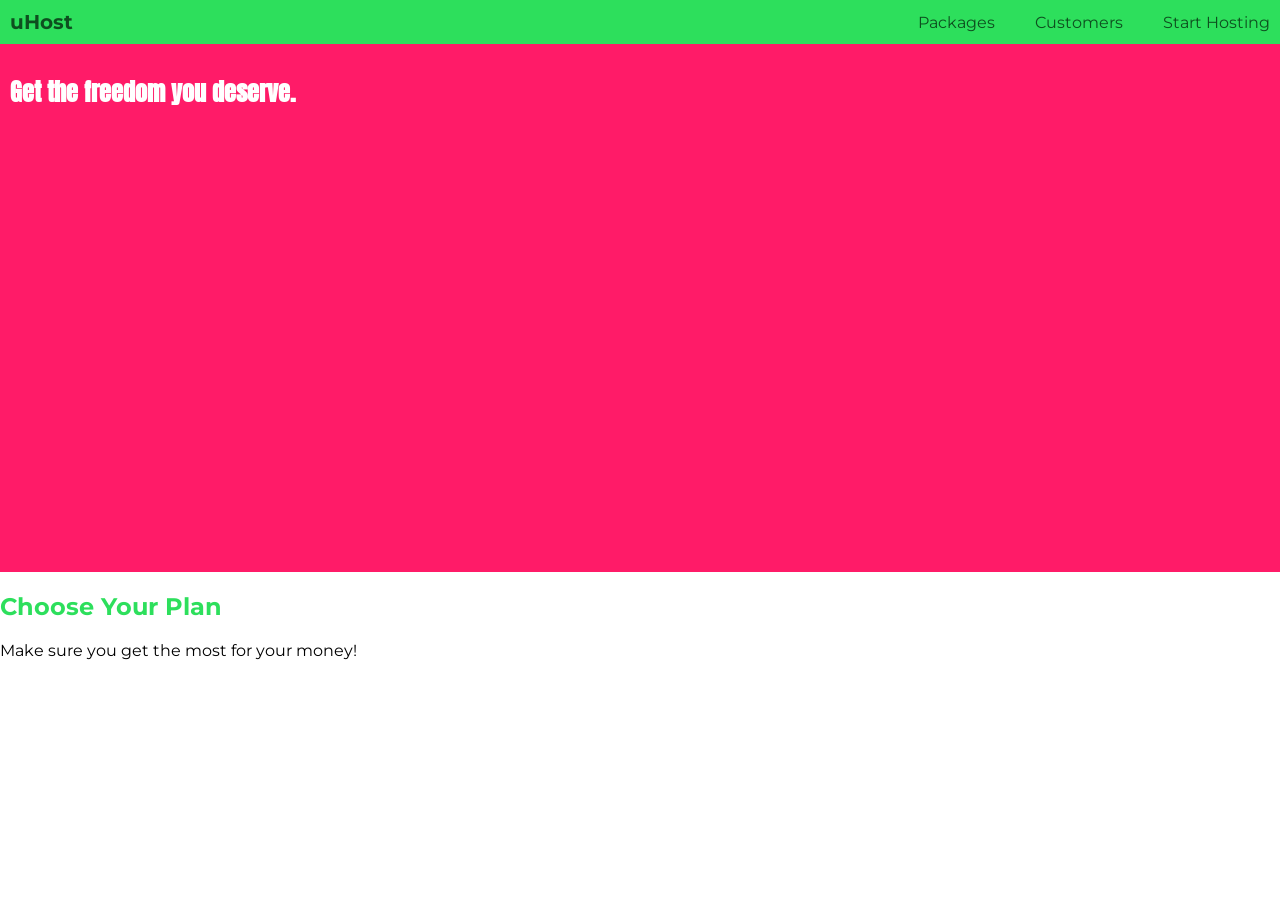
==== diving-deeper-02-adding-the-header-starting-code/index.html @ ac97f739 "Add files via upload" ====
<!doctype html>
<html lang="en">
  <head>
    <meta charset="UTF-8" />
    <meta http-equiv="X-UA-Compatible" content="ie=edge" />
    <title>uHost</title>
    <link rel="shortcut icon" href="favicon.png" />
    <link
      href="https://fonts.googleapis.com/css?family=Anton"
      rel="stylesheet"
    />
    <link
      href="https://fonts.googleapis.com/css?family=Montserrat:400,700"
      rel="stylesheet"
    />
    <link rel="stylesheet" href="main.css" />
  </head>

  <body>
    <header class="main-header">
      <div class="logo-nav">
        <a href="index.html"> uHost </a>
      </div>
      <nav class="main-nav">
        <ul class="main-nav__items">
          <li class="main-nav__item">
            <a href="packages/index.html">Packages</a>
          </li>
          <li class="main-nav__item">
            <a href="customers/index.html">Customers</a>
          </li>
          <li class="main-nav__item">
            <a href="start-hosting/index.html">Start Hosting</a>
          </li>
        </ul>
      </nav>
    </header>
    <main>
      <section id="product-overview">
        <h1>Get the freedom you deserve.</h1>
      </section>
      <section id="plans">
        <h1 class="section-title">Choose Your Plan</h1>
        <p>Make sure you get the most for your money!</p>
      </section>
    </main>
  </body>
</html>
---- diving-deeper-02-adding-the-header-starting-code/main.css ----
* {
  box-sizing: border-box;
}

body {
  font-family: "Montserrat", sans-serif;
  margin: 0;
}

#product-overview {
  background: #ff1b68;
  width: 100%;
  height: 528px;
  padding: 10px;
}

.section-title {
  color: #2ddf5c;
}

#product-overview h1 {
  color: white;
  font-family: "Anton", sans-serif;
}

/* h1 {
    font-family: sans-serif;
} */

.main-header {
  width: 100%;
  background-color: #2ddf5c;
  padding: 10px;

  display: flex;
  justify-content: center;
  align-items: center;
}

.logo-nav > a {
  color: #0e4f1f;
  text-decoration: none;
  font-weight: bold;
  font-size: 20px;
}

.main-nav {
  width: calc(100% - 48.1px);
  display: flex;
  justify-content: end;
}

.main-nav__items {
  display: flex;
  gap: 2.5rem;
  margin: 0;
  padding: 0;
  list-style: none;
}

.main-nav__item {
  /* display: inline-block;
  display: block;
  display: none;
  visibility: hidden; */
}

.main-nav__item > a {
  color: #0e4f1f;
  text-decoration: none;
}
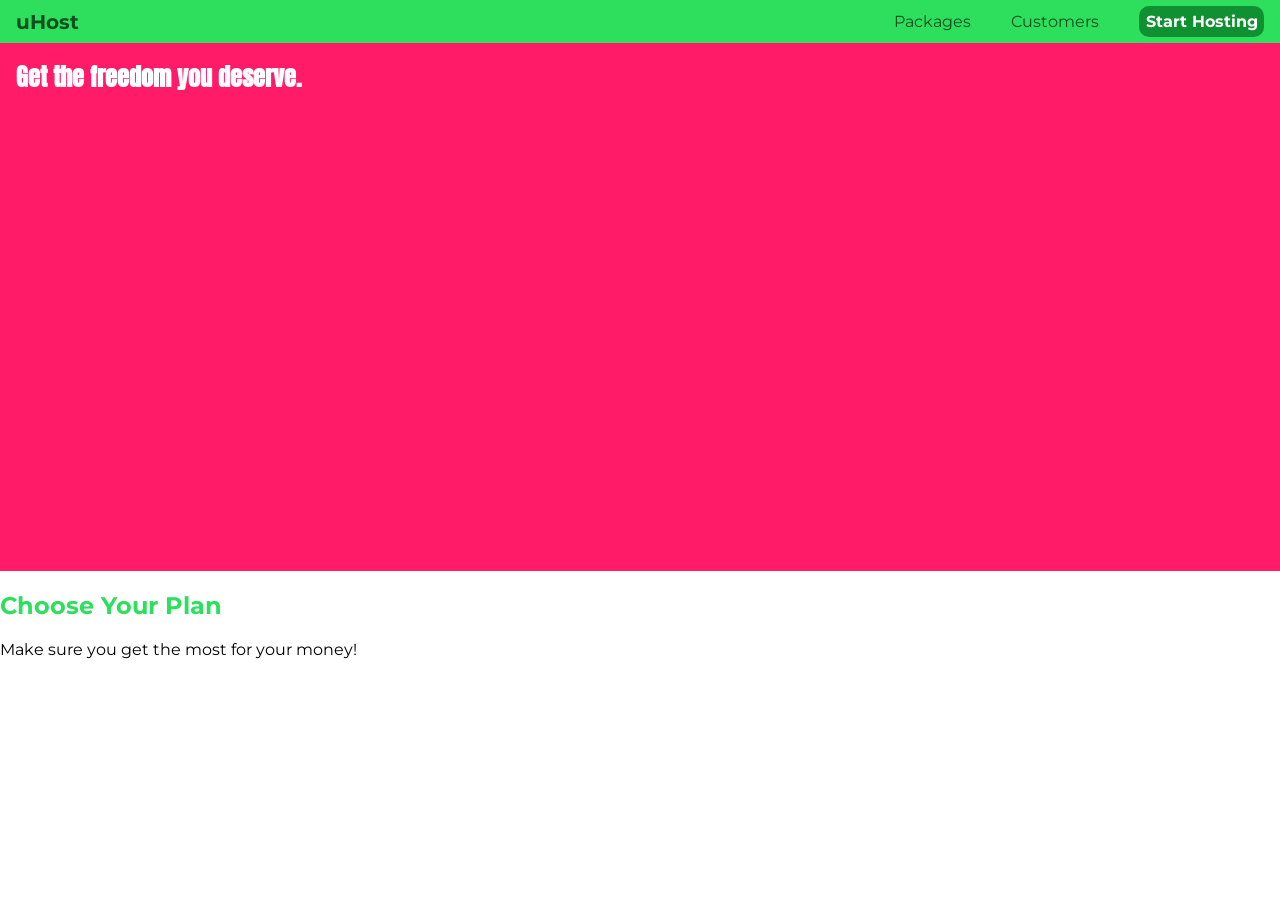
==== commit c958606e: "Add files via upload" ====
--- a/diving-deeper-02-adding-the-header-starting-code/index.html
+++ b/diving-deeper-02-adding-the-header-starting-code/index.html
@@ -29,7 +29,7 @@
           <li class="main-nav__item">
             <a href="customers/index.html">Customers</a>
           </li>
-          <li class="main-nav__item">
+          <li class="main-nav__item main-nav__item--cta">
             <a href="start-hosting/index.html">Start Hosting</a>
           </li>
         </ul>
--- a/diving-deeper-02-adding-the-header-starting-code/main.css
+++ b/diving-deeper-02-adding-the-header-starting-code/main.css
@@ -11,7 +11,7 @@
   background: #ff1b68;
   width: 100%;
   height: 528px;
-  padding: 10px;
+  padding: 1rem;
 }
 
 .section-title {
@@ -21,6 +21,7 @@
 #product-overview h1 {
   color: white;
   font-family: "Anton", sans-serif;
+  margin: 0;
 }
 
 /* h1 {
@@ -30,14 +31,14 @@
 .main-header {
   width: 100%;
   background-color: #2ddf5c;
-  padding: 10px;
+  padding: 0.6rem 1rem;
 
   display: flex;
   justify-content: center;
   align-items: center;
 }
 
-.logo-nav > a {
+.logo-nav a {
   color: #0e4f1f;
   text-decoration: none;
   font-weight: bold;
@@ -58,14 +59,43 @@
   list-style: none;
 }
 
-.main-nav__item {
-  /* display: inline-block;
+/* .main-nav__item {
+  display: inline-block;
   display: block;
   display: none;
-  visibility: hidden; */
+  visibility: hidden;
+} */
+
+.main-nav__item a {
+  color: #0e4f1f;
+  text-decoration: none;
+  padding-bottom: 3px;
 }
 
-.main-nav__item > a {
-  color: #0e4f1f;
-  text-decoration: none;
+/* Pseudo elements */
+/* .main-nav__item a::after/before {
+  content: " (Click)";
+  color: #c7ffd6;
+} */
+
+/* Pseudo classes */
+.main-nav__item a:hover,
+.main-nav__item a:active {
+  color: #fff;
+  border-bottom: 3px solid #fff;
 }
+
+.main-nav__item--cta a {
+  padding: 0.4rem;
+  background-color: #0f9131;
+  color: white;
+  font-weight: bold;
+  border-radius: 10px;
+}
+
+.main-nav__item--cta a:hover,
+.main-nav__item--cta a:active {
+  border: none;
+  color: #0f9131;
+  background-color: white;
+}
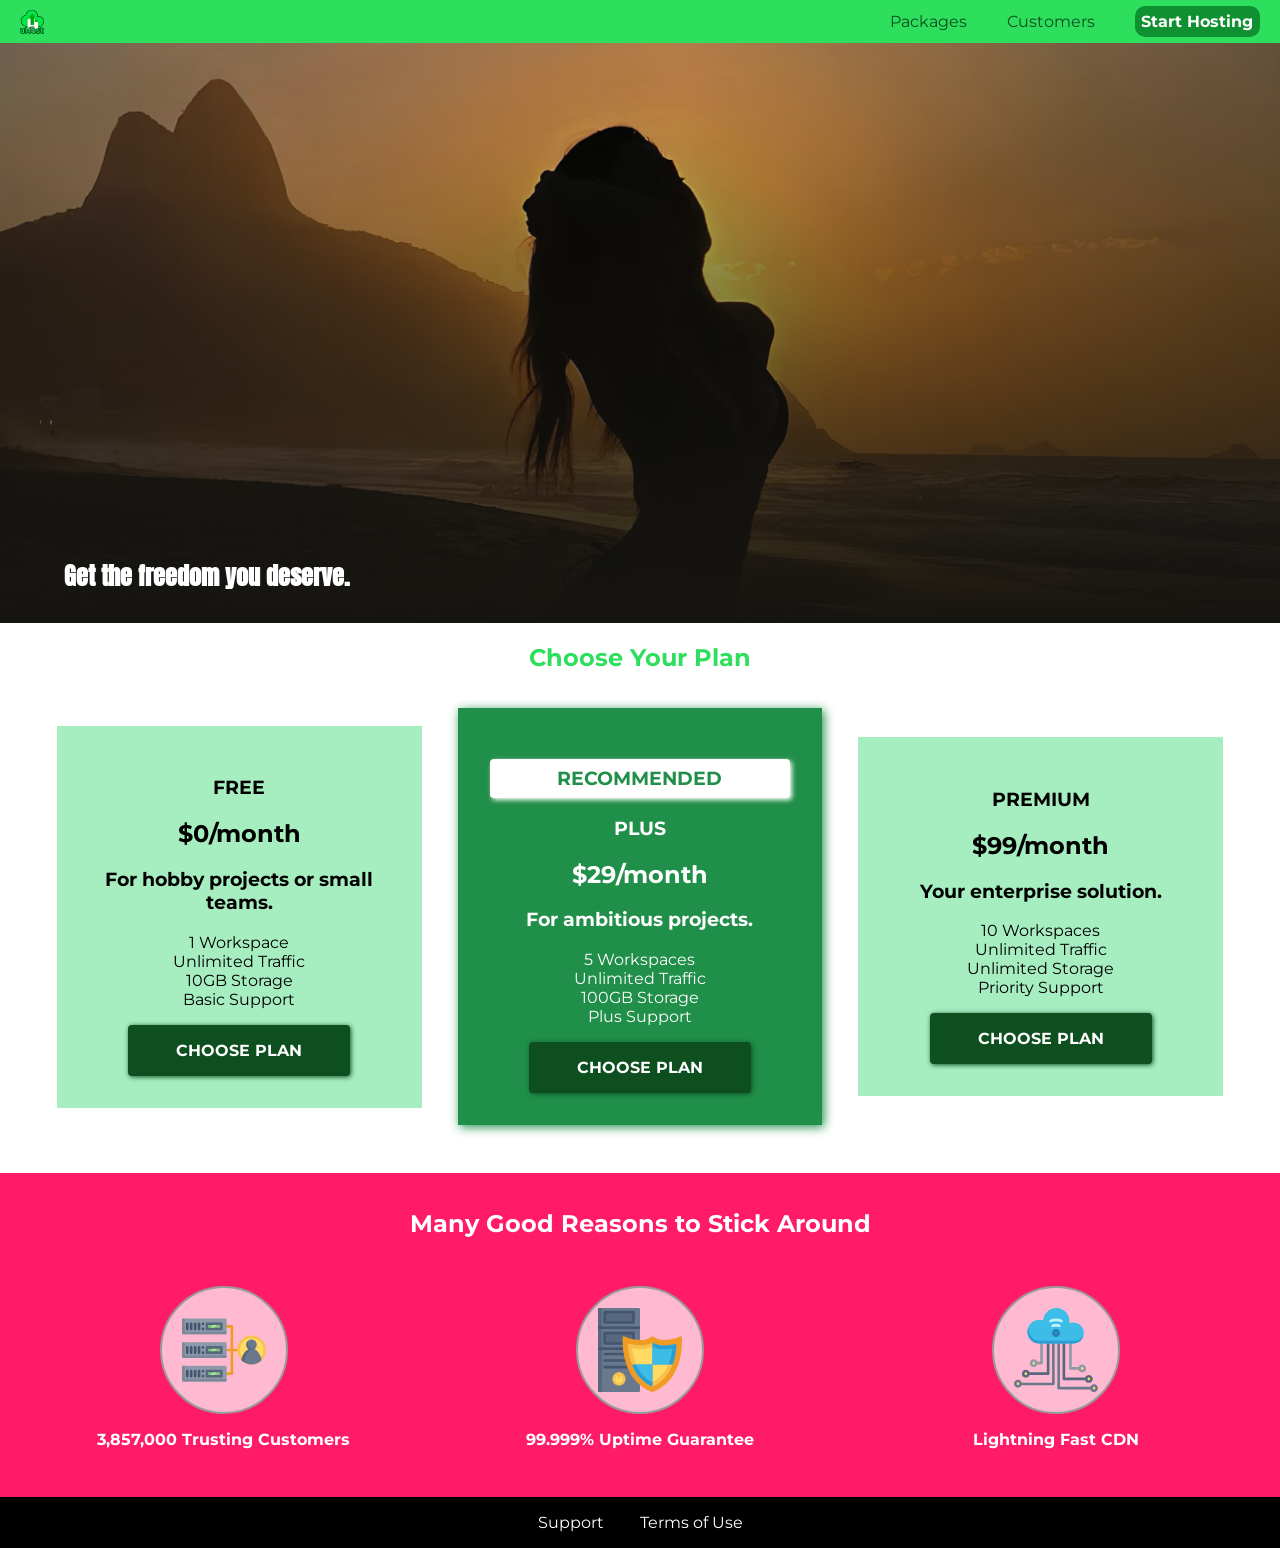
==== commit 84fcfe39: "Add files via upload" ====
--- a/diving-deeper-02-adding-the-header-starting-code/index.html
+++ b/diving-deeper-02-adding-the-header-starting-code/index.html
@@ -4,7 +4,7 @@
     <meta charset="UTF-8" />
     <meta http-equiv="X-UA-Compatible" content="ie=edge" />
     <title>uHost</title>
-    <link rel="shortcut icon" href="favicon.png" />
+    <link rel="shortcut icon" href="images/favicon.png" />
     <link
       href="https://fonts.googleapis.com/css?family=Anton"
       rel="stylesheet"
@@ -13,13 +13,18 @@
       href="https://fonts.googleapis.com/css?family=Montserrat:400,700"
       rel="stylesheet"
     />
+    <link rel="stylesheet" href="shared.css" />
     <link rel="stylesheet" href="main.css" />
   </head>
 
   <body>
+    <div class="backdrop"></div>
     <header class="main-header">
       <div class="logo-nav">
-        <a href="index.html"> uHost </a>
+        <img
+          src="images/uhost-icon.png"
+          alt="uHost - your favorite hosting company"
+        />
       </div>
       <nav class="main-nav">
         <ul class="main-nav__items">
@@ -41,8 +46,465 @@
       </section>
       <section id="plans">
         <h1 class="section-title">Choose Your Plan</h1>
-        <p>Make sure you get the most for your money!</p>
+        <div class="plans">
+          <article class="plan">
+            <h1>FREE</h1>
+            <h2>$0/month</h2>
+            <h3>For hobby projects or small teams.</h3>
+            <ul class="plan--features">
+              <li class="plan--feature">1 Workspace</li>
+              <li class="plan--feature">Unlimited Traffic</li>
+              <li class="plan--feature">10GB Storage</li>
+              <li class="plan--feature">Basic Support</li>
+            </ul>
+            <div>
+              <button class="button">CHOOSE PLAN</button>
+            </div>
+          </article>
+          <article class="plan plan--highlighted">
+            <h1 class="plan--annotation">RECOMMENDED</h1>
+            <h1>PLUS</h1>
+            <h2>$29/month</h2>
+            <h3>For ambitious projects.</h3>
+            <ul class="plan--features">
+              <li class="plan--feature">5 Workspaces</li>
+              <li class="plan--feature">Unlimited Traffic</li>
+              <li class="plan--feature">100GB Storage</li>
+              <li class="plan--feature">Plus Support</li>
+            </ul>
+            <div>
+              <button class="button">CHOOSE PLAN</button>
+            </div>
+          </article>
+          <article class="plan">
+            <h1>PREMIUM</h1>
+            <h2>$99/month</h2>
+            <h3>Your enterprise solution.</h3>
+            <ul class="plan--features">
+              <li class="plan--feature">10 Workspaces</li>
+              <li class="plan--feature">Unlimited Traffic</li>
+              <li class="plan--feature">Unlimited Storage</li>
+              <li class="plan--feature">Priority Support</li>
+            </ul>
+            <div>
+              <button class="button">CHOOSE PLAN</button>
+            </div>
+          </article>
+        </div>
+      </section>
+      <section class="key-features">
+        <h1 class="section-title">Many Good Reasons to Stick Around</h1>
+        <ul class="key-feature-reasons">
+          <li class="key-feature-reason">
+            <div class="key-feature-image">
+              <svg viewBox="0 0 512 512">
+                <path
+                  style="fill: #f09b24"
+                  d="M344,248h-32V112c0-4.418-3.582-8-8-8h-40c-4.418,0-8,3.582-8,8s3.582,8,8,8h32v128h-32  c-4.418,0-8,3.582-8,8s3.582,8,8,8h32v128h-32c-4.418,0-8,3.582-8,8s3.582,8,8,8h40c4.418,0,8-3.582,8-8V264h32c4.418,0,8-3.582,8-8  S348.418,248,344,248z"
+                />
+                <path
+                  style="fill: #8e9aa9"
+                  d="M264,64H8c-4.418,0-8,3.582-8,8v80c0,4.418,3.582,8,8,8h256c4.418,0,8-3.582,8-8V72  C272,67.582,268.418,64,264,64z"
+                />
+                <path
+                  style="fill: #7c899b"
+                  d="M24,144c-4.418,0-8-3.582-8-8V64H8c-4.418,0-8,3.582-8,8v80c0,4.418,3.582,8,8,8h256  c4.418,0,8-3.582,8-8v-8H24z"
+                />
+                <rect
+                  x="152"
+                  y="96"
+                  style="fill: #b8e3a8"
+                  width="88"
+                  height="32"
+                />
+                <g>
+                  <polygon
+                    style="fill: #7ec97d"
+                    points="152,96 152,128 166,128 198,96  "
+                  />
+                  <polygon
+                    style="fill: #7ec97d"
+                    points="220,96 188,128 240,128 240,96  "
+                  />
+                </g>
+                <path
+                  style="fill: #56677e"
+                  d="M240,136h-88c-4.418,0-8-3.582-8-8V96c0-4.418,3.582-8,8-8h88c4.418,0,8,3.582,8,8v32  C248,132.418,244.418,136,240,136z M160,120h72v-16h-72V120z"
+                />
+                <g>
+                  <path
+                    style="fill: #435670"
+                    d="M32,136c-4.418,0-8-3.582-8-8V96c0-4.418,3.582-8,8-8s8,3.582,8,8v32C40,132.418,36.418,136,32,136z   "
+                  />
+                  <path
+                    style="fill: #435670"
+                    d="M56,136c-4.418,0-8-3.582-8-8V96c0-4.418,3.582-8,8-8s8,3.582,8,8v32C64,132.418,60.418,136,56,136z   "
+                  />
+                  <path
+                    style="fill: #435670"
+                    d="M80,136c-4.418,0-8-3.582-8-8V96c0-4.418,3.582-8,8-8s8,3.582,8,8v32C88,132.418,84.418,136,80,136z   "
+                  />
+                  <path
+                    style="fill: #435670"
+                    d="M104,136c-4.418,0-8-3.582-8-8V96c0-4.418,3.582-8,8-8s8,3.582,8,8v32   C112,132.418,108.418,136,104,136z"
+                  />
+                  <path
+                    style="fill: #435670"
+                    d="M128,105c-4.418,0-8-3.582-8-8v-1c0-4.418,3.582-8,8-8s8,3.582,8,8v1   C136,101.418,132.418,105,128,105z"
+                  />
+                  <path
+                    style="fill: #435670"
+                    d="M128,136c-4.418,0-8-3.582-8-8v-1c0-4.418,3.582-8,8-8s8,3.582,8,8v1   C136,132.418,132.418,136,128,136z"
+                  />
+                </g>
+                <path
+                  style="fill: #8e9aa9"
+                  d="M264,208H8c-4.418,0-8,3.582-8,8v80c0,4.418,3.582,8,8,8h256c4.418,0,8-3.582,8-8v-80  C272,211.582,268.418,208,264,208z"
+                />
+                <path
+                  style="fill: #7c899b"
+                  d="M24,288c-4.418,0-8-3.582-8-8v-72H8c-4.418,0-8,3.582-8,8v80c0,4.418,3.582,8,8,8h256  c4.418,0,8-3.582,8-8v-8H24z"
+                />
+                <rect
+                  x="152"
+                  y="240"
+                  style="fill: #b8e3a8"
+                  width="88"
+                  height="32"
+                />
+                <g>
+                  <polygon
+                    style="fill: #7ec97d"
+                    points="152,240 152,272 166,272 198,240  "
+                  />
+                  <polygon
+                    style="fill: #7ec97d"
+                    points="220,240 188,272 240,272 240,240  "
+                  />
+                </g>
+                <path
+                  style="fill: #56677e"
+                  d="M240,280h-88c-4.418,0-8-3.582-8-8v-32c0-4.418,3.582-8,8-8h88c4.418,0,8,3.582,8,8v32  C248,276.418,244.418,280,240,280z M160,264h72v-16h-72V264z"
+                />
+                <g>
+                  <path
+                    style="fill: #435670"
+                    d="M32,280c-4.418,0-8-3.582-8-8v-32c0-4.418,3.582-8,8-8s8,3.582,8,8v32C40,276.418,36.418,280,32,280   z"
+                  />
+                  <path
+                    style="fill: #435670"
+                    d="M56,280c-4.418,0-8-3.582-8-8v-32c0-4.418,3.582-8,8-8s8,3.582,8,8v32C64,276.418,60.418,280,56,280   z"
+                  />
+                  <path
+                    style="fill: #435670"
+                    d="M80,280c-4.418,0-8-3.582-8-8v-32c0-4.418,3.582-8,8-8s8,3.582,8,8v32C88,276.418,84.418,280,80,280   z"
+                  />
+                  <path
+                    style="fill: #435670"
+                    d="M104,280c-4.418,0-8-3.582-8-8v-32c0-4.418,3.582-8,8-8s8,3.582,8,8v32   C112,276.418,108.418,280,104,280z"
+                  />
+                  <path
+                    style="fill: #435670"
+                    d="M128,249c-4.418,0-8-3.582-8-8v-1c0-4.418,3.582-8,8-8s8,3.582,8,8v1   C136,245.418,132.418,249,128,249z"
+                  />
+                  <path
+                    style="fill: #435670"
+                    d="M128,280c-4.418,0-8-3.582-8-8v-1c0-4.418,3.582-8,8-8s8,3.582,8,8v1   C136,276.418,132.418,280,128,280z"
+                  />
+                </g>
+                <path
+                  style="fill: #8e9aa9"
+                  d="M264,352H8c-4.418,0-8,3.582-8,8v80c0,4.418,3.582,8,8,8h256c4.418,0,8-3.582,8-8v-80  C272,355.582,268.418,352,264,352z"
+                />
+                <path
+                  style="fill: #7c899b"
+                  d="M24,432c-4.418,0-8-3.582-8-8v-72H8c-4.418,0-8,3.582-8,8v80c0,4.418,3.582,8,8,8h256  c4.418,0,8-3.582,8-8v-8H24z"
+                />
+                <rect
+                  x="152"
+                  y="384"
+                  style="fill: #b8e3a8"
+                  width="88"
+                  height="32"
+                />
+                <g>
+                  <polygon
+                    style="fill: #7ec97d"
+                    points="152,384 152,416 166,416 198,384  "
+                  />
+                  <polygon
+                    style="fill: #7ec97d"
+                    points="220,384 188,416 240,416 240,384  "
+                  />
+                </g>
+                <path
+                  style="fill: #56677e"
+                  d="M240,424h-88c-4.418,0-8-3.582-8-8v-32c0-4.418,3.582-8,8-8h88c4.418,0,8,3.582,8,8v32  C248,420.418,244.418,424,240,424z M160,408h72v-16h-72V408z"
+                />
+                <g>
+                  <path
+                    style="fill: #435670"
+                    d="M32,424c-4.418,0-8-3.582-8-8v-32c0-4.418,3.582-8,8-8s8,3.582,8,8v32C40,420.418,36.418,424,32,424   z"
+                  />
+                  <path
+                    style="fill: #435670"
+                    d="M56,424c-4.418,0-8-3.582-8-8v-32c0-4.418,3.582-8,8-8s8,3.582,8,8v32C64,420.418,60.418,424,56,424   z"
+                  />
+                  <path
+                    style="fill: #435670"
+                    d="M80,424c-4.418,0-8-3.582-8-8v-32c0-4.418,3.582-8,8-8s8,3.582,8,8v32C88,420.418,84.418,424,80,424   z"
+                  />
+                  <path
+                    style="fill: #435670"
+                    d="M104,424c-4.418,0-8-3.582-8-8v-32c0-4.418,3.582-8,8-8s8,3.582,8,8v32   C112,420.418,108.418,424,104,424z"
+                  />
+                  <path
+                    style="fill: #435670"
+                    d="M128,393c-4.418,0-8-3.582-8-8v-1c0-4.418,3.582-8,8-8s8,3.582,8,8v1   C136,389.418,132.418,393,128,393z"
+                  />
+                  <path
+                    style="fill: #435670"
+                    d="M128,424c-4.418,0-8-3.582-8-8v-1c0-4.418,3.582-8,8-8s8,3.582,8,8v1   C136,420.418,132.418,424,128,424z"
+                  />
+                </g>
+                <path
+                  style="fill: #f7c14d"
+                  d="M424,168c-48.523,0-88,39.477-88,88s39.477,88,88,88s88-39.477,88-88S472.523,168,424,168z"
+                />
+                <path
+                  style="fill: #ffdb66"
+                  d="M424,184c-39.701,0-72,32.299-72,72s32.299,72,72,72s72-32.299,72-72S463.701,184,424,184z"
+                />
+                <path
+                  style="fill: #69788d"
+                  d="M484.893,314.16C476.393,274.588,451.922,248,424,248s-52.393,26.588-60.893,66.16  c-0.605,2.82,0.354,5.749,2.511,7.664C381.731,336.124,402.465,344,424,344s42.269-7.876,58.381-22.176  C484.539,319.909,485.498,316.98,484.893,314.16z"
+                />
+                <path
+                  style="fill: #56677e"
+                  d="M434.053,249.171C430.768,248.403,427.411,248,424,248c-27.922,0-52.393,26.588-60.893,66.16  c-0.605,2.82,0.354,5.749,2.511,7.664c3.383,3.002,6.979,5.703,10.734,8.125C384.904,286.243,407.373,255.378,434.053,249.171z"
+                />
+                <path
+                  style="fill: #69788d"
+                  d="M424,192c-17.645,0-32,14.355-32,32s14.355,32,32,32s32-14.355,32-32S441.645,192,424,192z"
+                />
+                <path
+                  style="fill: #56677e"
+                  d="M432,248c-17.645,0-32-14.355-32-32c0-6.783,2.128-13.076,5.742-18.258  C397.444,203.53,392,213.138,392,224c0,17.645,14.355,32,32,32c10.862,0,20.471-5.444,26.258-13.742  C445.076,245.872,438.783,248,432,248z"
+                />
+              </svg>
+            </div>
+            <p class="key-feature-reason-description">
+              3,857,000 Trusting Customers
+            </p>
+          </li>
+          <li class="key-feature-reason">
+            <div class="key-feature-image">
+              <svg viewBox="0 0 512 512">
+                <path
+                  style="fill: #69788d"
+                  d="M248,0H8C3.582,0,0,3.582,0,8v496c0,4.418,3.582,8,8,8h240c4.418,0,8-3.582,8-8V8  C256,3.582,252.418,0,248,0z"
+                />
+                <path
+                  style="fill: #56677e"
+                  d="M24,504V8c0-4.418,3.582-8,8-8H8C3.582,0,0,3.582,0,8v496c0,4.418,3.582,8,8,8h24  C27.582,512,24,508.418,24,504z"
+                />
+                <g>
+                  <rect
+                    x="0"
+                    y="112"
+                    style="fill: #435670"
+                    width="256"
+                    height="16"
+                  />
+                  <rect
+                    x="0"
+                    y="240"
+                    style="fill: #435670"
+                    width="256"
+                    height="16"
+                  />
+                </g>
+                <path
+                  style="fill: #f7c14d"
+                  d="M128,392c-22.056,0-40,17.944-40,40s17.944,40,40,40s40-17.944,40-40S150.056,392,128,392z"
+                />
+                <path
+                  style="fill: #ffdb66"
+                  d="M128,408c-13.233,0-24,10.767-24,24s10.767,24,24,24s24-10.767,24-24S141.233,408,128,408z"
+                />
+                <path
+                  style="fill: #f7c14d"
+                  d="M128,392c-2.739,0-5.414,0.278-8,0.805V424c0,4.418,3.582,8,8,8c4.418,0,8-3.582,8-8v-31.195  C133.414,392.278,130.739,392,128,392z"
+                />
+                <g>
+                  <path
+                    style="fill: #435670"
+                    d="M216,288H40c-4.418,0-8-3.582-8-8s3.582-8,8-8h176c4.418,0,8,3.582,8,8S220.418,288,216,288z"
+                  />
+                  <path
+                    style="fill: #435670"
+                    d="M216,328H40c-4.418,0-8-3.582-8-8s3.582-8,8-8h176c4.418,0,8,3.582,8,8S220.418,328,216,328z"
+                  />
+                  <path
+                    style="fill: #435670"
+                    d="M216,368H40c-4.418,0-8-3.582-8-8s3.582-8,8-8h176c4.418,0,8,3.582,8,8S220.418,368,216,368z"
+                  />
+                  <path
+                    style="fill: #435670"
+                    d="M216,16H40c-4.418,0-8,3.582-8,8v64c0,4.418,3.582,8,8,8h176c4.418,0,8-3.582,8-8V24   C224,19.582,220.418,16,216,16z"
+                  />
+                </g>
+                <rect
+                  x="48"
+                  y="32"
+                  style="fill: #56677e"
+                  width="160"
+                  height="48"
+                />
+                <path
+                  style="fill: #435670"
+                  d="M216,144H40c-4.418,0-8,3.582-8,8v64c0,4.418,3.582,8,8,8h176c4.418,0,8-3.582,8-8v-64  C224,147.582,220.418,144,216,144z"
+                />
+                <rect
+                  x="48"
+                  y="160"
+                  style="fill: #56677e"
+                  width="160"
+                  height="48"
+                />
+                <path
+                  style="fill: #f09b24"
+                  d="M511.747,180.237c-0.194-6.537-8.107-10.107-13.135-5.894c-5.6,4.693-42.904,21.282-98.514,21.282  c-33.45,0-64.625-20.999-64.929-21.206c-2.9-1.991-6.764-1.85-9.512,0.346c-2.677,2.135-27.201,20.86-63.793,20.86  c-55.607,0-92.914-16.589-98.515-21.282c-5.028-4.211-12.941-0.645-13.135,5.894c-1.634,54.834,4.655,105.941,18.693,151.903  c12.096,39.604,29.759,74.047,52.497,102.373c27.538,34.304,62.743,59.882,104.66,76.045c3.069,1.918,6.757,1.921,9.83,0  c41.917-16.163,77.122-41.741,104.66-76.045c22.738-28.326,40.401-62.77,52.497-102.373  C507.092,286.179,513.381,235.071,511.747,180.237z"
+                />
+                <path
+                  style="fill: #f7c14d"
+                  d="M476.21,221.226c-1.953-1.631-4.568-2.235-7.036-1.628c-21.686,5.327-44.926,8.028-69.075,8.028  c-25.926,0-49.633-8.975-64.955-16.504c-2.307-1.134-5.016-1.091-7.284,0.116c-14.059,7.477-36.919,16.388-65.994,16.388  c-24.153,0-47.394-2.701-69.075-8.028c-5.155-1.268-10.221,2.966-9.894,8.261c2.077,33.693,7.668,65.635,16.616,94.935  c22.774,74.565,66.139,126.334,128.888,153.868c2.032,0.891,4.397,0.891,6.43,0c61.777-27.107,104.716-78.876,127.62-153.868  c8.948-29.3,14.539-61.241,16.616-94.935C479.224,225.319,478.163,222.856,476.21,221.226z"
+                />
+                <path
+                  style="fill: #ffdb66"
+                  d="M331.609,451.727c-52.604-25.289-89.304-70.987-109.144-135.944  c-6.532-21.39-11.162-44.336-13.82-68.447c17.133,2.852,34.952,4.291,53.22,4.291c29.394,0,53.376-7.793,69.978-15.561  c17.44,7.736,41.656,15.561,68.256,15.561c18.267,0,36.085-1.439,53.219-4.291c-2.659,24.112-7.288,47.06-13.82,68.448  C419.545,381.108,383.27,426.805,331.609,451.727z"
+                />
+                <g>
+                  <path
+                    style="fill: #2c9dd4"
+                    d="M479.066,227.858c0.157-2.539-0.903-5.002-2.856-6.633s-4.568-2.235-7.036-1.628   c-21.686,5.327-44.926,8.028-69.075,8.028c-25.926,0-49.633-8.975-64.955-16.504c-1.057-0.52-2.2-0.78-3.345-0.806l-0.072,133.351   h123.601c2.556-6.746,4.933-13.702,7.123-20.874C471.398,293.493,476.989,261.552,479.066,227.858z"
+                  />
+                  <path
+                    style="fill: #2c9dd4"
+                    d="M206.658,343.667c24.153,63.42,65.028,108.108,121.743,132.995c1.031,0.452,2.147,0.673,3.263,0.666   l0.063-133.661H206.658z"
+                  />
+                </g>
+                <g>
+                  <path
+                    style="fill: #3cbde8"
+                    d="M439.497,315.783c6.532-21.389,11.161-44.336,13.82-68.448c-17.134,2.852-34.952,4.291-53.219,4.291   c-26.6,0-50.815-7.824-68.256-15.561l-0.116,107.601h97.758C433.179,334.807,436.524,325.518,439.497,315.783z"
+                  />
+                  <path
+                    style="fill: #3cbde8"
+                    d="M232.523,343.667c21.144,50.298,54.363,86.56,99.087,108.06l0.117-108.06H232.523z"
+                  />
+                </g>
+              </svg>
+            </div>
+            <p class="key-feature-reason-description">
+              99.999% Uptime Guarantee
+            </p>
+          </li>
+          <li class="key-feature-reason">
+            <div class="key-feature-image">
+              <svg viewBox="0 0 512 512">
+                <path
+                  style="fill: #8e9aa9"
+                  d="M168,200c-4.418,0-8,3.582-8,8v120h-17.376c-3.302-9.311-12.194-16-22.624-16  c-13.234,0-24,10.767-24,24s10.766,24,24,24c10.429,0,19.321-6.689,22.624-16H168c4.418,0,8-3.582,8-8V208  C176,203.582,172.418,200,168,200z"
+                />
+                <path
+                  style="fill: #ffdb66"
+                  d="M120,328c-4.411,0-8,3.589-8,8s3.589,8,8,8s8-3.589,8-8S124.411,328,120,328z"
+                />
+                <path
+                  style="fill: #56677e"
+                  d="M208,200c-4.418,0-8,3.582-8,8v184H94.624C91.322,382.689,82.43,376,72,376  c-13.234,0-24,10.767-24,24s10.766,24,24,24c10.429,0,19.321-6.689,22.624-16H208c4.418,0,8-3.582,8-8V208  C216,203.582,212.418,200,208,200z"
+                />
+                <path
+                  style="fill: #ffdb66"
+                  d="M72,392c-4.411,0-8,3.589-8,8s3.589,8,8,8s8-3.589,8-8S76.411,392,72,392z"
+                />
+                <path
+                  style="fill: #69788d"
+                  d="M240,208c-4.418,0-8,3.582-8,8v239H47.24c-2.671-10.34-12.078-18-23.24-18c-13.234,0-24,10.767-24,24  s10.766,24,24,24c9.666,0,18.009-5.747,21.809-14H240c4.418,0,8-3.582,8-8V216C248,211.582,244.418,208,240,208z"
+                />
+                <path
+                  style="fill: #ffdb66"
+                  d="M24,453c-4.411,0-8,3.589-8,8s3.589,8,8,8s8-3.589,8-8S28.411,453,24,453z"
+                />
+                <path
+                  style="fill: #69788d"
+                  d="M488,464c-10.429,0-19.321,6.689-22.624,16H280V208c0-4.418-3.582-8-8-8s-8,3.582-8,8v280  c0,4.418,3.582,8,8,8h193.376c3.302,9.311,12.194,16,22.624,16c13.234,0,24-10.767,24-24S501.234,464,488,464z"
+                />
+                <path
+                  style="fill: #ffdb66"
+                  d="M488,480c-4.411,0-8,3.589-8,8s3.589,8,8,8s8-3.589,8-8S492.411,480,488,480z"
+                />
+                <path
+                  style="fill: #56677e"
+                  d="M456,408c-10.429,0-19.321,6.689-22.624,16H312V208c0-4.418-3.582-8-8-8s-8,3.582-8,8v224  c0,4.418,3.582,8,8,8h129.376c3.302,9.311,12.194,16,22.624,16c13.234,0,24-10.767,24-24S469.234,408,456,408z"
+                />
+                <path
+                  style="fill: #ffdb66"
+                  d="M456,424c-4.411,0-8,3.589-8,8s3.589,8,8,8s8-3.589,8-8S460.411,424,456,424z"
+                />
+                <path
+                  style="fill: #8e9aa9"
+                  d="M416,344c-10.429,0-19.321,6.689-22.624,16H352V208c0-4.418-3.582-8-8-8s-8,3.582-8,8v160  c0,4.418,3.582,8,8,8h49.376c3.302,9.311,12.194,16,22.624,16c13.234,0,24-10.767,24-24S429.234,344,416,344z"
+                />
+                <path
+                  style="fill: #ffdb66"
+                  d="M416,360c-4.411,0-8,3.589-8,8s3.589,8,8,8s8-3.589,8-8S420.411,360,416,360z"
+                />
+                <path
+                  style="fill: #3cbde8"
+                  d="M362,88c-8.741,0-17.231,1.751-25.06,5.085C337.646,88.797,338,84.43,338,80  c0-44.112-35.888-80-80-80c-42.823,0-77.895,33.816-79.909,76.149C170.393,73.415,162.244,72,154,72c-39.701,0-72,32.299-72,72  s32.299,72,72,72h208c35.29,0,64-28.71,64-64S397.29,88,362,88z"
+                />
+                <path
+                  style="fill: #2c9dd4"
+                  d="M368,200H160c-39.701,0-72-32.299-72-72c0-5.863,0.721-11.559,2.05-17.019  C84.918,120.88,82,132.102,82,144c0,39.701,32.299,72,72,72h208c30.389,0,55.88-21.296,62.379-49.743  C413.565,186.327,392.352,200,368,200z"
+                />
+                <path
+                  style="fill: #2a7db5"
+                  d="M256,128c-13.234,0-24,10.767-24,24s10.766,24,24,24c13.233,0,24-10.767,24-24S269.233,128,256,128z"
+                />
+                <path
+                  style="fill: #2c9dd4"
+                  d="M256,144c-4.411,0-8,3.589-8,8s3.589,8,8,8c4.411,0,8-3.589,8-8S260.411,144,256,144z"
+                />
+                <g>
+                  <path
+                    style="fill: #c5f1fa"
+                    d="M221.755,87.695c-2.994,0-5.864-1.688-7.233-4.572c-1.894-3.991-0.194-8.763,3.798-10.657   C230.157,66.849,242.834,64,256,64c13.166,0,25.844,2.849,37.68,8.466c3.992,1.895,5.692,6.666,3.798,10.657   s-6.666,5.692-10.657,3.798C277.144,82.328,266.774,80,256,80c-10.774,0-21.144,2.328-30.821,6.921   C224.072,87.446,222.904,87.695,221.755,87.695z"
+                  />
+                  <path
+                    style="fill: #c5f1fa"
+                    d="M276.545,116.618c-1.148,0-2.316-0.249-3.424-0.774C267.745,113.293,261.985,112,256,112   c-5.985,0-11.745,1.293-17.121,3.844c-3.991,1.895-8.763,0.192-10.657-3.798c-1.894-3.992-0.193-8.764,3.798-10.657   C239.557,97.813,247.625,96,256,96c8.376,0,16.444,1.813,23.98,5.389c3.991,1.894,5.692,6.665,3.798,10.657   C282.41,114.93,279.539,116.618,276.545,116.618z"
+                  />
+                </g>
+              </svg>
+            </div>
+            <p class="key-feature-reason-description">Lightning Fast CDN</p>
+          </li>
+        </ul>
       </section>
     </main>
+    <footer class="main-footer">
+      <nav>
+        <ul class="footer-links">
+          <li class="footer-link">
+            <a href="#">Support</a>
+          </li>
+          <li class="footer-link">
+            <a href="#">Terms of Use</a>
+          </li>
+        </ul>
+      </nav>
+    </footer>
   </body>
 </html>
--- a/diving-deeper-02-adding-the-header-starting-code/shared.css
+++ b/diving-deeper-02-adding-the-header-starting-code/shared.css
@@ -0,0 +1,157 @@
+* {
+  box-sizing: border-box;
+}
+
+body {
+  font-family: "Montserrat", sans-serif;
+  margin: 0;
+  padding-top: 2.4em;
+  overflow-x: hidden;
+}
+
+.backdrop {
+  display: none;
+  position: fixed;
+  z-index: 100;
+  width: 100vw;
+  height: 100vh;
+  /* height: 50vmin; vmin/vmax берут определенный процент наименьшей/наибольшей высоты либо ширины viewport */
+  top: 0;
+  background: rgba(0, 0, 0, 0.5);
+}
+
+.main-header {
+  width: 100%;
+  position: fixed;
+  top: 0;
+  background-color: #2ddf5c;
+  padding: 0.6rem 1rem;
+  display: flex;
+  justify-content: center;
+  align-items: center;
+  z-index: 1;
+}
+
+.logo-nav {
+  display: inline-block;
+  vertical-align: middle;
+  height: 1.5rem;
+}
+
+/* .logo-nav a {
+  color: #0e4f1f;
+  text-decoration: none;
+  font-weight: bold;
+  font-size: 20px;
+  height: 22px;
+  display: inline-block;
+} */
+
+.logo-nav img {
+  height: 100%;
+}
+
+.main-nav {
+  width: calc(100% - 32px);
+  display: flex;
+  justify-content: end;
+}
+
+.main-nav__items {
+  display: flex;
+  gap: 2.5rem;
+  margin: 0;
+  padding: 0;
+  list-style: none;
+}
+
+/* .main-nav__item {
+  display: inline-block;
+  display: block;
+  display: none;
+  visibility: hidden;
+} */
+
+.main-nav__item a {
+  color: #0e4f1f;
+  text-decoration: none;
+  padding: 0.2rem 0;
+}
+
+/* Pseudo elements */
+/* .main-nav__item a::after/before {
+  content: " (Click)";
+  color: #c7ffd6;
+} */
+
+/* Pseudo classes */
+.main-nav__item a:hover,
+.main-nav__item a:active {
+  color: #fff;
+  border-bottom: 3px solid #fff;
+}
+
+.main-nav__item--cta a {
+  padding: 0.4rem;
+  background-color: #0f9131;
+  color: white;
+  font-weight: bold;
+  border-radius: 10px;
+}
+
+.main-nav__item--cta a:hover,
+.main-nav__item--cta a:active {
+  border: none;
+  color: #0f9131;
+  background-color: white;
+}
+
+.button {
+  background-color: #0e4f1f;
+  border: none;
+  padding: 1rem 3rem;
+  font: inherit;
+  font-weight: bold;
+  color: white;
+  box-shadow: 1px 1px 5px #0e4f1f;
+  border-radius: 4px;
+  cursor: pointer;
+}
+
+.button:hover,
+.button:active {
+  background-color: white;
+  color: #0e4f1f;
+  box-shadow: 1px 1px 5px white;
+}
+
+.button:focus {
+  outline: none;
+}
+
+.main-footer {
+  background-color: black;
+  padding: 1rem;
+  text-align: center;
+}
+
+.footer-links {
+  list-style: none;
+  margin: 0;
+  padding: 0;
+}
+
+.footer-link {
+  display: inline-block;
+  margin: 0 1rem;
+}
+
+.footer-link a {
+  color: white;
+  text-decoration: none;
+}
+
+.footer-link a:hover,
+.footer-link a:active {
+  color: #888;
+}
--- a/diving-deeper-02-adding-the-header-starting-code/main.css
+++ b/diving-deeper-02-adding-the-header-starting-code/main.css
@@ -1,101 +1,123 @@
-* {
-  box-sizing: border-box;
-}
-
-body {
-  font-family: "Montserrat", sans-serif;
-  margin: 0;
-}
-
 #product-overview {
-  background: #ff1b68;
-  width: 100%;
-  height: 528px;
+  /* shorthand всех последующих настроек */
+  background:
+    linear-gradient(to top, #151410 0%, transparent),
+    url("images/foto-no-pôr-do-sol.jpg") 50% 35% / cover no-repeat border-box,
+    #ff1b68;
+  /* background-image: url("images/foto-no-pôr-do-sol.jpg"); */
+  /* background-color: #ff1b68; */
+  /* background-size: cover; */
+  /* background-repeat: no-repeat; */
+  /* background-origin: border-box; */ /* обозначает область, которая будет использоваться как background */
+  /* background-clip: border-box; */ /* обозначает область, после которой изображение обрежется */
+  /* background-attachment: scroll; */ /* используется в случаях когда нужно настроить, будет ли фон листаться с элементами или будет фиксированым */
+  /* background-position: 50% 35%; */ /* проценты считают не отступ от изначального положения, а к какой части изображения идет привязка */
+  /* если устанавливается одно значение, второе автоматом ставит центр */
+  /* background-position: 20px; отступ вправо по оси x, y в центр */
+  /* background-position: center; привязка к центру */
+  /* background-position: right 30% bottom 40px; привязка к правой части по горизонтали и отступ снизу */
+  width: 100vw;
+  height: 65vh;
   padding: 1rem;
+  position: relative;
 }
 
 .section-title {
   color: #2ddf5c;
+  text-align: center;
+}
+
+.key-features .section-title {
+  color: white;
 }
 
 #product-overview h1 {
   color: white;
   font-family: "Anton", sans-serif;
   margin: 0;
+  position: absolute;
+  left: 5%;
+  bottom: 5%;
+}
+
+.plans {
+  /* display: flex; */
+  /* justify-content: space-between; */
+  width: 95%;
+  margin: auto;
+  text-align: center;
+}
+
+.plan {
+  background-color: #a6edc0;
+  text-align: center;
+  vertical-align: middle;
+  display: inline-block;
+  width: 30%;
+  padding: 2rem;
+  margin: 1rem;
+  overflow: hidden; /* если содержимые child объекты выходят за пределы, они прячутся */
+  /* если родительский объект, это body, overflow: hidden нужно добавить как и в body, так и в child элемент */
+}
+
+.plan--highlighted {
+  background-color: #208f49;
+  color: white;
+  box-shadow: 2px 2px 10px #208f49;
+}
+
+.plan--annotation {
+  background-color: white;
+  color: #208f49;
+  padding: 0.5rem;
+  box-shadow: 2px 2px 5px white;
+  border-radius: 4px;
+}
+
+.plan--feature {
+  list-style: none;
+}
+
+.plan--features {
+  padding: 0;
+}
+
+.key-features {
+  background-color: #ff1b68;
+  padding: 1rem;
+  margin-top: 2rem;
+}
+
+.key-feature-reasons {
+  display: flex;
+  padding: 0;
+  margin-top: 3rem;
+  justify-content: space-around;
+  align-items: center;
+  list-style: none;
+}
+
+.key-feature-reason {
+  width: 30%;
+}
+
+.key-feature-reason-description {
+  color: white;
+  font: inherit;
+  font-weight: bold;
+  text-align: center;
+}
+
+.key-feature-image {
+  background-color: #ffbad1;
+  height: 128px;
+  width: 128px;
+  border: 2px solid #999;
+  border-radius: 50%;
+  margin: auto;
+  padding: 20px;
 }
 
 /* h1 {
     font-family: sans-serif;
 } */
-
-.main-header {
-  width: 100%;
-  background-color: #2ddf5c;
-  padding: 0.6rem 1rem;
-
-  display: flex;
-  justify-content: center;
-  align-items: center;
-}
-
-.logo-nav a {
-  color: #0e4f1f;
-  text-decoration: none;
-  font-weight: bold;
-  font-size: 20px;
-}
-
-.main-nav {
-  width: calc(100% - 48.1px);
-  display: flex;
-  justify-content: end;
-}
-
-.main-nav__items {
-  display: flex;
-  gap: 2.5rem;
-  margin: 0;
-  padding: 0;
-  list-style: none;
-}
-
-/* .main-nav__item {
-  display: inline-block;
-  display: block;
-  display: none;
-  visibility: hidden;
-} */
-
-.main-nav__item a {
-  color: #0e4f1f;
-  text-decoration: none;
-  padding-bottom: 3px;
-}
-
-/* Pseudo elements */
-/* .main-nav__item a::after/before {
-  content: " (Click)";
-  color: #c7ffd6;
-} */
-
-/* Pseudo classes */
-.main-nav__item a:hover,
-.main-nav__item a:active {
-  color: #fff;
-  border-bottom: 3px solid #fff;
-}
-
-.main-nav__item--cta a {
-  padding: 0.4rem;
-  background-color: #0f9131;
-  color: white;
-  font-weight: bold;
-  border-radius: 10px;
-}
-
-.main-nav__item--cta a:hover,
-.main-nav__item--cta a:active {
-  border: none;
-  color: #0f9131;
-  background-color: white;
-}
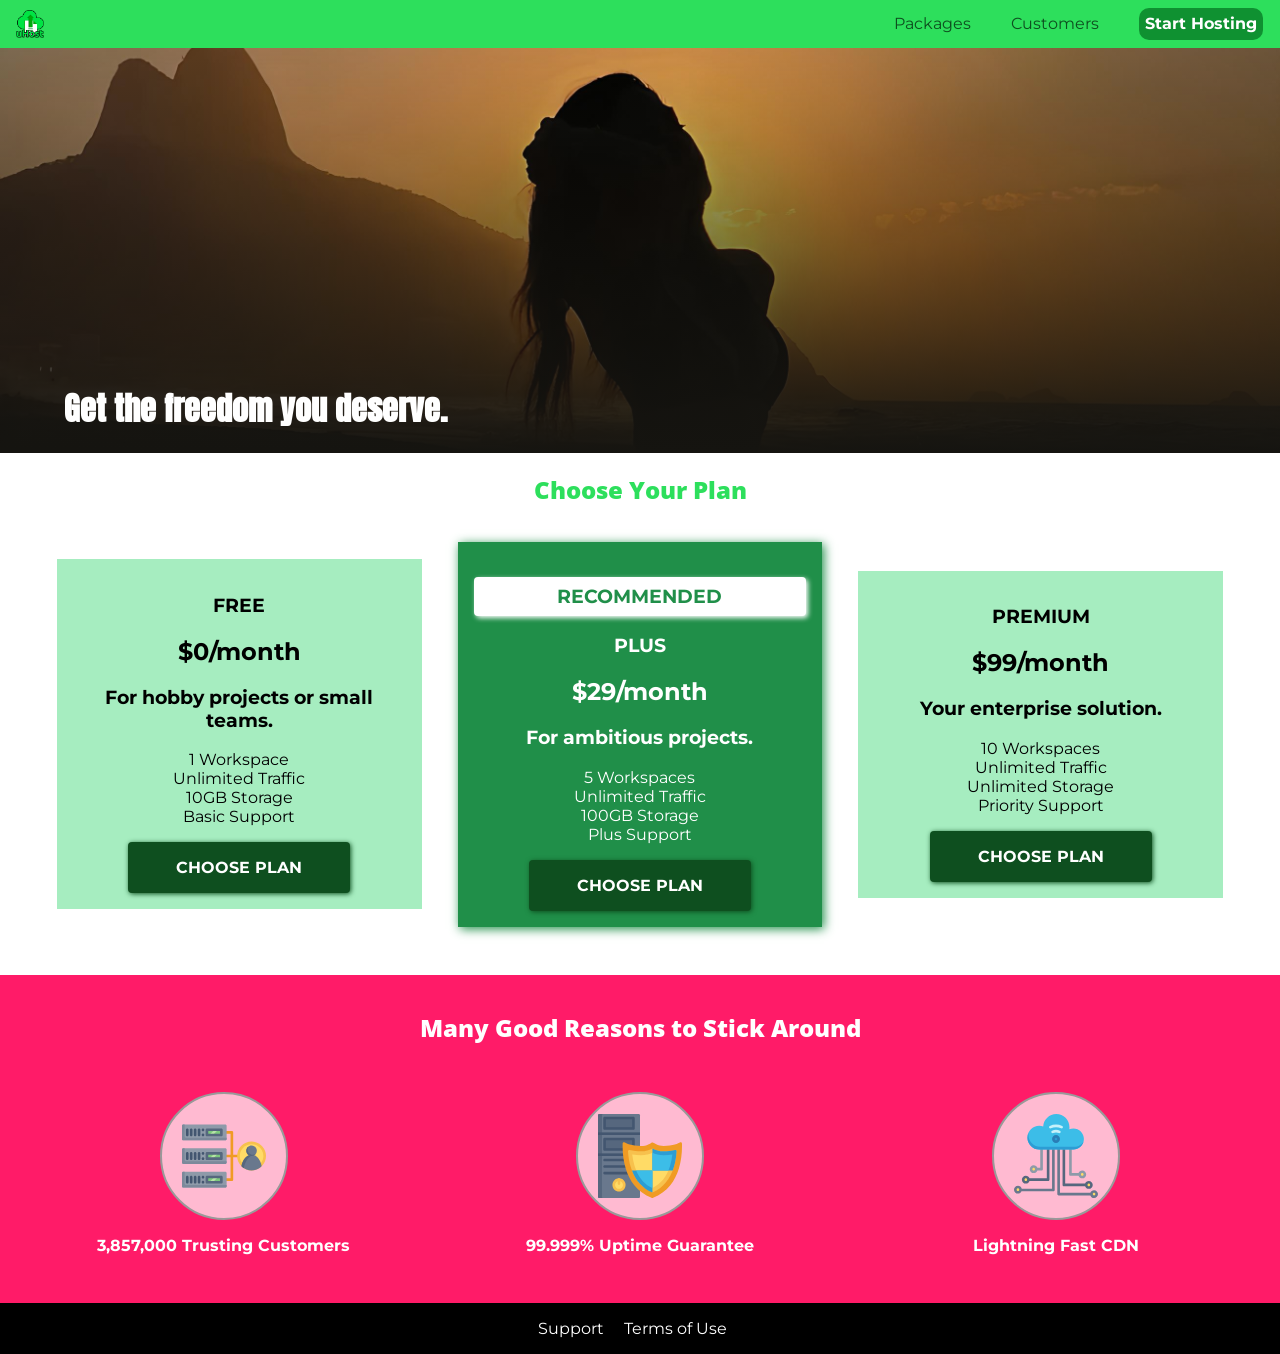
==== commit 9fb68551: "Add files via upload" ====
--- a/diving-deeper-02-adding-the-header-starting-code/index.html
+++ b/diving-deeper-02-adding-the-header-starting-code/index.html
@@ -3,28 +3,41 @@
   <head>
     <meta charset="UTF-8" />
     <meta http-equiv="X-UA-Compatible" content="ie=edge" />
+    <meta
+      name="viewport"
+      content="width=device-width, initial-scale=1.0, maximum-scale=2.0"
+    />
+    <!-- в meta доступны maximum-scale=значение максимального приближения и minimum scale -->
     <title>uHost</title>
     <link rel="shortcut icon" href="images/favicon.png" />
-    <link
-      href="https://fonts.googleapis.com/css?family=Anton"
-      rel="stylesheet"
-    />
-    <link
-      href="https://fonts.googleapis.com/css?family=Montserrat:400,700"
-      rel="stylesheet"
-    />
     <link rel="stylesheet" href="shared.css" />
     <link rel="stylesheet" href="main.css" />
   </head>
 
   <body>
     <div class="backdrop"></div>
+    <div class="modal">
+      <h1 class="modal__title">Do you want to continue?</h1>
+      <div class="modal__actions">
+        <a href="start-hosting/index.html" class="modal__action">Yes!</a>
+        <button class="modal__action modal__action--negative" type="button">
+          No!
+        </button>
+      </div>
+    </div>
     <header class="main-header">
       <div class="logo-nav">
-        <img
-          src="images/uhost-icon.png"
-          alt="uHost - your favorite hosting company"
-        />
+        <button class="toggle-button">
+          <span class="toggle-button__bar"></span>
+          <span class="toggle-button__bar"></span>
+          <span class="toggle-button__bar"></span>
+        </button>
+        <a href="index.html" class="image_container">
+          <img
+            src="images/uhost-icon.png"
+            alt="uHost - your favorite hosting company"
+          />
+        </a>
       </div>
       <nav class="main-nav">
         <ul class="main-nav__items">
@@ -40,6 +53,19 @@
         </ul>
       </nav>
     </header>
+    <nav class="mobile-nav">
+      <ul class="mobile-nav__items">
+        <li class="mobile-nav__item">
+          <a href="packages/index.html">Packages</a>
+        </li>
+        <li class="mobile-nav__item">
+          <a href="customers/index.html">Customers</a>
+        </li>
+        <li class="mobile-nav__item mobile-nav__item--cta">
+          <a href="start-hosting/index.html">Start Hosting</a>
+        </li>
+      </ul>
+    </nav>
     <main>
       <section id="product-overview">
         <h1>Get the freedom you deserve.</h1>
@@ -506,5 +532,6 @@
         </ul>
       </nav>
     </footer>
+    <script src="shared.js"></script>
   </body>
 </html>
--- a/diving-deeper-02-adding-the-header-starting-code/shared.css
+++ b/diving-deeper-02-adding-the-header-starting-code/shared.css
@@ -1,3 +1,7 @@
+@import url("https://fonts.googleapis.com/css2?family=Anton&display=swap");
+@import url("https://fonts.googleapis.com/css2?family=Montserrat:ital,wght@0,100..900;1,100..900&display=swap");
+/* @import url("https://fonts.googleapis.com/css2?family=Open+Sans:ital,wght@0,300..800;1,300..800&display=swap"); */
+
 * {
   box-sizing: border-box;
 }
@@ -5,8 +9,12 @@
 body {
   font-family: "Montserrat", sans-serif;
   margin: 0;
-  padding-top: 2.4em;
-  overflow-x: hidden;
+  padding-top: 3rem;
+  overflow-x: hidden; /* прячет скроллбары по своей оси x/y */
+}
+
+main {
+  min-height: calc(100vh - 3rem - 3rem - 3.3rem);
 }
 
 .backdrop {
@@ -27,18 +35,44 @@
   background-color: #2ddf5c;
   padding: 0.6rem 1rem;
   display: flex;
-  justify-content: center;
-  align-items: center;
+  justify-content: start;
   z-index: 1;
 }
 
-.logo-nav {
+.toggle-button {
+  width: 3rem;
+  background: transparent;
+  border: none;
+  cursor: pointer;
+  padding-top: 0;
+  padding-bottom: 0;
+  vertical-align: middle;
+}
+
+.toggle-button:focus {
+  outline: none;
+}
+
+.toggle-button__bar {
+  width: 100%;
+  height: 0.2rem;
+  background: black;
+  display: block;
+  margin-bottom: 0.6rem;
+}
+
+.toggle-button__bar:last-of-type {
+  margin-bottom: 0;
+}
+
+.image_container {
   display: inline-block;
   vertical-align: middle;
-  height: 1.5rem;
-}
-
-/* .logo-nav a {
+  height: 1.8rem;
+  margin: 0 0.5rem;
+}
+
+/* .image_container a {
   color: #0e4f1f;
   text-decoration: none;
   font-weight: bold;
@@ -47,22 +81,12 @@
   display: inline-block;
 } */
 
-.logo-nav img {
+.image_container img {
   height: 100%;
 }
 
 .main-nav {
-  width: calc(100% - 32px);
-  display: flex;
-  justify-content: end;
-}
-
-.main-nav__items {
-  display: flex;
-  gap: 2.5rem;
-  margin: 0;
-  padding: 0;
-  list-style: none;
+  display: none;
 }
 
 /* .main-nav__item {
@@ -72,7 +96,8 @@
   visibility: hidden;
 } */
 
-.main-nav__item a {
+.main-nav__item a,
+.mobile-nav__item a {
   color: #0e4f1f;
   text-decoration: none;
   padding: 0.2rem 0;
@@ -91,7 +116,8 @@
   border-bottom: 3px solid #fff;
 }
 
-.main-nav__item--cta a {
+.main-nav__item--cta a,
+.mobile-nav__item--cta a {
   padding: 0.4rem;
   background-color: #0f9131;
   color: white;
@@ -100,10 +126,65 @@
 }
 
 .main-nav__item--cta a:hover,
-.main-nav__item--cta a:active {
+.main-nav__item--cta a:active,
+.mobile-nav__item--cta a:hover,
+.mobile-nav__item--cta a:active {
   border: none;
   color: #0f9131;
   background-color: white;
+}
+
+@media (min-width: 40rem) {
+  .toggle-button {
+    display: none;
+  }
+
+  .image_container {
+    margin: 0;
+  }
+
+  .main-nav {
+    width: calc(100% - 1.8rem);
+    display: flex;
+    align-items: center;
+    justify-content: end;
+  }
+
+  .main-nav__items {
+    display: flex;
+    gap: 2.5rem;
+    margin: 0;
+    padding: 0;
+    list-style: none;
+  }
+}
+
+.mobile-nav {
+  display: none;
+  position: fixed;
+  z-index: 101;
+  top: 0;
+  left: 0;
+  background: white;
+  width: 80%;
+  height: 100vh;
+}
+
+.mobile-nav__items {
+  width: 90%;
+  height: 100%;
+  list-style: none;
+  margin: 10% auto;
+  padding: 0;
+  text-align: center;
+}
+
+.mobile-nav__item {
+  margin: 1rem 0;
+}
+
+.mobile-nav__item a {
+  font-size: 1.5rem;
 }
 
 .button {
@@ -137,13 +218,12 @@
 
 .footer-links {
   list-style: none;
-  margin: 0;
+  margin: 1rem 0;
   padding: 0;
 }
 
-.footer-link {
-  display: inline-block;
-  margin: 0 1rem;
+.footer-link:first-of-type {
+  margin-bottom: 0.5rem;
 }
 
 .footer-link a {
@@ -155,3 +235,22 @@
 .footer-link a:active {
   color: #888;
 }
+
+@media (min-width: 40rem) {
+  .footer-links {
+    margin: 0;
+  }
+
+  .footer-link:first-of-type {
+    margin: 0;
+  }
+
+  .footer-link {
+    display: inline-block;
+    margin: 0 1rem;
+  }
+}
+
+.open {
+  display: block !important;
+}
--- a/diving-deeper-02-adding-the-header-starting-code/main.css
+++ b/diving-deeper-02-adding-the-header-starting-code/main.css
@@ -1,3 +1,13 @@
+@font-face {
+  font-family: "Open Sans";
+  src: url("OpenSans-ExtraBold.ttf") format("truetype");
+  font-weight: 800; /* важно при добавлении нескольких вариаций шрифта для определения разницы, при одиночном не обязательно */
+}
+
+main {
+  min-height: calc(100vh - 3rem - 3.3rem);
+}
+
 #product-overview {
   /* shorthand всех последующих настроек */
   background:
@@ -17,44 +27,60 @@
   /* background-position: center; привязка к центру */
   /* background-position: right 30% bottom 40px; привязка к правой части по горизонтали и отступ снизу */
   width: 100vw;
-  height: 65vh;
+  height: 35vh;
   padding: 1rem;
   position: relative;
 }
 
-.section-title {
-  color: #2ddf5c;
-  text-align: center;
-}
-
-.key-features .section-title {
-  color: white;
-}
-
 #product-overview h1 {
   color: white;
+  font-size: 1.5rem;
   font-family: "Anton", sans-serif;
+  /* font: regular small-caps 700 1.5rem/1 "Anton", sans-serif; равноценный font shorthand */
+  /* конструкция font-style font-variant font-weight/line-height font-size font-family */
   margin: 0;
   position: absolute;
   left: 5%;
   bottom: 5%;
 }
 
-.plans {
-  /* display: flex; */
-  /* justify-content: space-between; */
-  width: 95%;
-  margin: auto;
+@media (min-width: 48.75rem) and (orientation: landscape) {
+  #product-overview {
+    height: 45vh;
+  }
+
+  #product-overview h1 {
+    font-size: 2rem;
+  }
+
+  .plans {
+    /* display: flex; */
+    /* justify-content: space-between; */
+    width: 95%;
+    margin: auto;
+    text-align: center;
+  }
+
+  .plan {
+    vertical-align: middle;
+    display: inline-block;
+    min-width: 20.5rem;
+    max-width: 31.25rem;
+    width: 30%;
+  }
+}
+
+.section-title {
+  font-family: "Open Sans", sans-serif;
+  color: #2ddf5c;
   text-align: center;
 }
 
 .plan {
   background-color: #a6edc0;
   text-align: center;
-  vertical-align: middle;
-  display: inline-block;
-  width: 30%;
-  padding: 2rem;
+  min-width: 20.5rem;
+  padding: 1rem;
   margin: 1rem;
   overflow: hidden; /* если содержимые child объекты выходят за пределы, они прячутся */
   /* если родительский объект, это body, overflow: hidden нужно добавить как и в body, так и в child элемент */
@@ -82,23 +108,33 @@
   padding: 0;
 }
 
+@media (min-width: 32rem) {
+  .key-feature-reasons {
+    display: flex;
+    justify-content: space-around;
+  }
+}
+
 .key-features {
   background-color: #ff1b68;
   padding: 1rem;
   margin-top: 2rem;
 }
 
+.key-features .section-title {
+  color: white;
+}
+
 .key-feature-reasons {
-  display: flex;
   padding: 0;
   margin-top: 3rem;
-  justify-content: space-around;
-  align-items: center;
   list-style: none;
 }
 
 .key-feature-reason {
   width: 30%;
+  margin: 0 auto;
+  min-width: 9.5rem;
 }
 
 .key-feature-reason-description {
@@ -113,11 +149,60 @@
   height: 128px;
   width: 128px;
   border: 2px solid #999;
-  border-radius: 50%;
+  border-radius: 50%; /* для идеального круга */
   margin: auto;
-  padding: 20px;
+  padding: 1.25rem;
 }
 
 /* h1 {
     font-family: sans-serif;
 } */
+
+.modal {
+  position: fixed;
+  display: none;
+  z-index: 200;
+  top: 20%;
+  left: 30%;
+  width: 40%;
+  background: white;
+  padding: 1rem;
+  border: 1px solid #ccc;
+  box-shadow: 1px 1px 1px rgba(0, 0, 0, 0.5);
+}
+
+.modal__title {
+  text-align: center;
+  margin: 0 0 1rem 0;
+}
+
+.modal__actions {
+  text-align: center;
+}
+
+.modal__action {
+  border: 1px solid #0e4f1f;
+  background: #0e4f1f;
+  text-decoration: none;
+  color: white;
+  font: inherit;
+  padding: 0.5rem 1rem;
+  cursor: pointer;
+}
+
+.modal__action:hover,
+.modal__action:active {
+  background: #2ddf5c;
+  border-color: #2ddf5c;
+}
+
+.modal__action--negative {
+  background: red;
+  border-color: red;
+}
+
+.modal__action--negative:hover,
+.modal__action--negative:active {
+  background: #ff5454;
+  border-color: #ff5454;
+}
